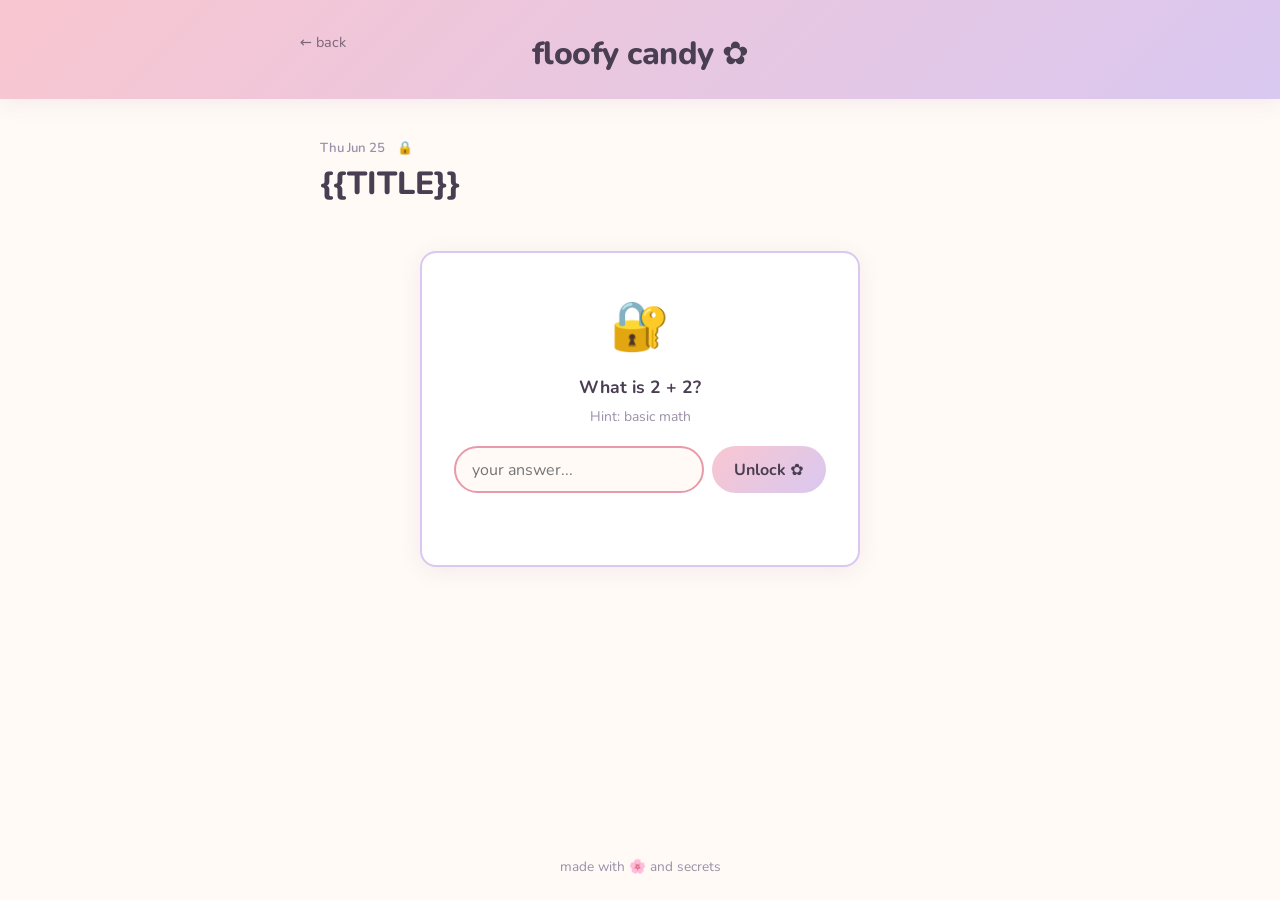
==== posts/2026-06-26-test-post/index.html @ 57a246a3 "deploy: 2026-06-26 21:49 UTC" ====
<!DOCTYPE html>
<html lang="en">
<head>
  <meta charset="UTF-8" />
  <meta name="viewport" content="width=device-width, initial-scale=1.0" />
  <title>Test Post 🧪 · floofy candy</title>
  <link rel="preconnect" href="https://fonts.googleapis.com" />
  <link rel="preconnect" href="https://fonts.gstatic.com" crossorigin />
  <link href="https://fonts.googleapis.com/css2?family=Nunito:wght@400;600;700;800&display=swap" rel="stylesheet" />
  <link rel="stylesheet" href="../../styles/main.css" />
</head>
<body>
  <header class="site-header">
    <div class="header-inner">
      <a href="../../" class="back-link">← back</a>
      <h1 class="site-title">floofy candy ✿</h1>
    </div>
  </header>

  <!-- Crypto manifest: public params only, no plaintext -->
  <script type="application/json" id="manifest">{"salt":"K3VYdQKyx+BCfOUw/oWiEg==","iterations":250000,"media":[],"hasMusic":false}</script>

  <main class="post-main">
    <article>
      <header class="post-header">
        <div class="post-meta">
          <span class="post-date">Thu Jun 25</span>
          <span class="privacy-badge privacy-1" title="Privacy level 1">🔒</span>
        </div>
        <h1 class="post-title">{{TITLE}}</h1>
      </header>

      <section id="lock-section" class="lock-section">
        <div class="lock-card">
          <div class="lock-icon">🔐</div>
          <p class="lock-question">What is 2 + 2?</p>
          <p class="hint">Hint: basic math</p>
          <form id="unlock-form" autocomplete="off">
            <input
              id="answer-input"
              type="text"
              placeholder="your answer..."
              autocomplete="off"
              autofocus
            />
            <button type="submit">Unlock ✿</button>
          </form>
          <p id="error-msg" class="error-msg" aria-live="polite"></p>
        </div>
      </section>

      <section id="content-section" class="post-content hidden"></section>
    </article>
  </main>

  <!-- Music player bar (hidden until unlocked) -->
  <div id="music-bar" class="music-bar hidden">
    <button id="play-btn" class="play-btn">▶</button>
    <span id="elapsed" class="time">0:00</span>
    <input id="seek" type="range" class="seek" min="0" max="100" value="0" />
    <span id="total" class="time">0:00</span>
    <input id="volume" type="range" class="volume" min="0" max="100" value="80" />
    <span class="vol-icon">🔊</span>
    <audio id="audio-el" preload="none"></audio>
  </div>

  <footer class="site-footer">
    <p>made with 🌸 and secrets</p>
  </footer>

  <script type="module" src="../../js/post.js"></script>
</body>
</html>
---- styles/main.css ----
/* ── Reset & base ── */
*, *::before, *::after { box-sizing: border-box; margin: 0; padding: 0; }

:root {
  --pink:      #f9c6d0;
  --pink-dark: #e89aaa;
  --lavender:  #d9c8f0;
  --mint:      #c8f0e2;
  --cream:     #fffaf6;
  --text:      #4a3f52;
  --muted:     #9a8fa8;
  --card-bg:   #ffffff;
  --radius:    16px;
  --shadow:    0 4px 20px rgba(150, 100, 150, 0.10);
  --font:      'Nunito', system-ui, sans-serif;
}

body {
  font-family: var(--font);
  background: var(--cream);
  color: var(--text);
  min-height: 100vh;
  display: flex;
  flex-direction: column;
}

a { color: var(--pink-dark); text-decoration: none; }
a:hover { text-decoration: underline; }

/* ── Header ── */
.site-header {
  background: linear-gradient(135deg, var(--pink) 0%, var(--lavender) 100%);
  padding: 2rem 1.5rem 1.5rem;
  text-align: center;
  box-shadow: var(--shadow);
}
.header-inner { max-width: 680px; margin: 0 auto; position: relative; }
.site-title { font-size: 2rem; font-weight: 800; color: var(--text); letter-spacing: -0.5px; }
.site-subtitle { font-size: 0.95rem; color: var(--muted); margin-top: 0.3rem; }
.back-link {
  position: absolute;
  left: 0; top: 0;
  font-size: 0.9rem;
  color: var(--text);
  opacity: 0.7;
}
.back-link:hover { opacity: 1; text-decoration: none; }

/* ── Home page ── */
.home-main { flex: 1; max-width: 680px; margin: 2.5rem auto; padding: 0 1.25rem; width: 100%; }

.post-list { display: flex; flex-direction: column; gap: 1.25rem; }

.post-card {
  background: var(--card-bg);
  border-radius: var(--radius);
  box-shadow: var(--shadow);
  transition: transform 0.18s ease, box-shadow 0.18s ease;
  overflow: hidden;
  border: 2px solid transparent;
}
.post-card:hover {
  transform: translateY(-3px);
  box-shadow: 0 8px 30px rgba(150, 100, 150, 0.18);
  border-color: var(--pink);
}
.post-link { display: block; padding: 1.5rem 1.75rem; color: inherit; }
.post-link:hover { text-decoration: none; }

.post-meta { display: flex; align-items: center; gap: 0.75rem; margin-bottom: 0.5rem; }
.post-date { font-size: 0.82rem; color: var(--muted); font-weight: 600; }
.privacy-badge { font-size: 0.8rem; letter-spacing: -2px; }

.post-title { font-size: 1.25rem; font-weight: 800; margin-bottom: 0.4rem; color: var(--text); }
.post-question { font-size: 0.92rem; color: var(--muted); }

.no-posts { text-align: center; color: var(--muted); padding: 3rem 0; font-size: 1.1rem; }

/* ── Post page ── */
.post-main { flex: 1; max-width: 680px; margin: 2.5rem auto; padding: 0 1.25rem 6rem; width: 100%; }

.post-header { margin-bottom: 2rem; }
.post-header .post-title { font-size: 2rem; font-weight: 800; line-height: 1.2; }

/* Lock card */
.lock-section { display: flex; justify-content: center; margin: 3rem 0; }
.lock-card {
  background: var(--card-bg);
  border-radius: var(--radius);
  box-shadow: var(--shadow);
  padding: 2.5rem 2rem;
  text-align: center;
  max-width: 440px;
  width: 100%;
  border: 2px solid var(--lavender);
}
.lock-icon { font-size: 3rem; margin-bottom: 1rem; }
.lock-question { font-size: 1.1rem; font-weight: 700; margin-bottom: 0.5rem; }
.hint { font-size: 0.87rem; color: var(--muted); margin-bottom: 1.25rem; }

#unlock-form { display: flex; gap: 0.5rem; margin-top: 1.25rem; flex-wrap: wrap; }
#answer-input {
  flex: 1 1 200px;
  padding: 0.65rem 1rem;
  border: 2px solid var(--lavender);
  border-radius: 999px;
  font-family: var(--font);
  font-size: 1rem;
  outline: none;
  color: var(--text);
  background: var(--cream);
  transition: border-color 0.15s;
}
#answer-input:focus { border-color: var(--pink-dark); }

#unlock-form button {
  padding: 0.65rem 1.4rem;
  background: linear-gradient(135deg, var(--pink), var(--lavender));
  border: none;
  border-radius: 999px;
  font-family: var(--font);
  font-size: 1rem;
  font-weight: 700;
  cursor: pointer;
  color: var(--text);
  transition: opacity 0.15s;
}
#unlock-form button:hover { opacity: 0.85; }
#unlock-form button:disabled { opacity: 0.5; cursor: default; }

.error-msg { color: #c0647a; font-size: 0.9rem; margin-top: 0.9rem; min-height: 1.2em; }

/* ── Post content ── */
.post-content { line-height: 1.75; font-size: 1.05rem; }
.post-content h1, .post-content h2, .post-content h3 {
  font-weight: 800; margin: 2rem 0 0.75rem; line-height: 1.2;
}
.post-content h1 { font-size: 1.7rem; }
.post-content h2 { font-size: 1.35rem; }
.post-content h3 { font-size: 1.1rem; }
.post-content p { margin-bottom: 1.1rem; }
.post-content ul, .post-content ol { margin: 0.75rem 0 1rem 1.5rem; }
.post-content li { margin-bottom: 0.35rem; }
.post-content strong { font-weight: 700; }
.post-content em { font-style: italic; }
.post-content blockquote {
  border-left: 4px solid var(--lavender);
  padding: 0.5rem 1rem;
  color: var(--muted);
  margin: 1.25rem 0;
  background: var(--cream);
  border-radius: 0 var(--radius) var(--radius) 0;
}

.post-content figure {
  margin: 2rem 0;
  text-align: center;
}
.post-content figure img {
  max-width: 100%;
  border-radius: var(--radius);
  box-shadow: var(--shadow);
}
.post-content figcaption {
  font-size: 0.87rem;
  color: var(--muted);
  margin-top: 0.5rem;
  font-style: italic;
}

/* ── Music bar ── */
.music-bar {
  position: fixed;
  bottom: 0; left: 0; right: 0;
  background: linear-gradient(135deg, var(--pink) 0%, var(--lavender) 100%);
  padding: 0.6rem 1.25rem;
  display: flex;
  align-items: center;
  gap: 0.75rem;
  box-shadow: 0 -4px 16px rgba(150, 100, 150, 0.15);
  z-index: 100;
}
.play-btn {
  background: white;
  border: none;
  border-radius: 50%;
  width: 36px; height: 36px;
  font-size: 1rem;
  cursor: pointer;
  display: flex; align-items: center; justify-content: center;
  flex-shrink: 0;
  box-shadow: 0 2px 8px rgba(0,0,0,0.12);
  transition: transform 0.12s;
}
.play-btn:hover { transform: scale(1.1); }
.time { font-size: 0.78rem; color: var(--text); font-weight: 600; white-space: nowrap; }
.seek {
  flex: 1;
  accent-color: var(--pink-dark);
  height: 4px;
  cursor: pointer;
}
.volume {
  width: 70px;
  accent-color: var(--pink-dark);
  height: 4px;
  cursor: pointer;
}
.vol-icon { font-size: 0.9rem; }

/* ── Utilities ── */
.hidden { display: none !important; }

/* ── Footer ── */
.site-footer { text-align: center; padding: 1.5rem; color: var(--muted); font-size: 0.85rem; }

/* ── Responsive ── */
@media (max-width: 500px) {
  .site-title { font-size: 1.5rem; }
  .post-header .post-title { font-size: 1.5rem; }
  .lock-card { padding: 2rem 1.25rem; }
  #unlock-form { flex-direction: column; }
  .music-bar { gap: 0.5rem; }
  .volume { width: 50px; }
}
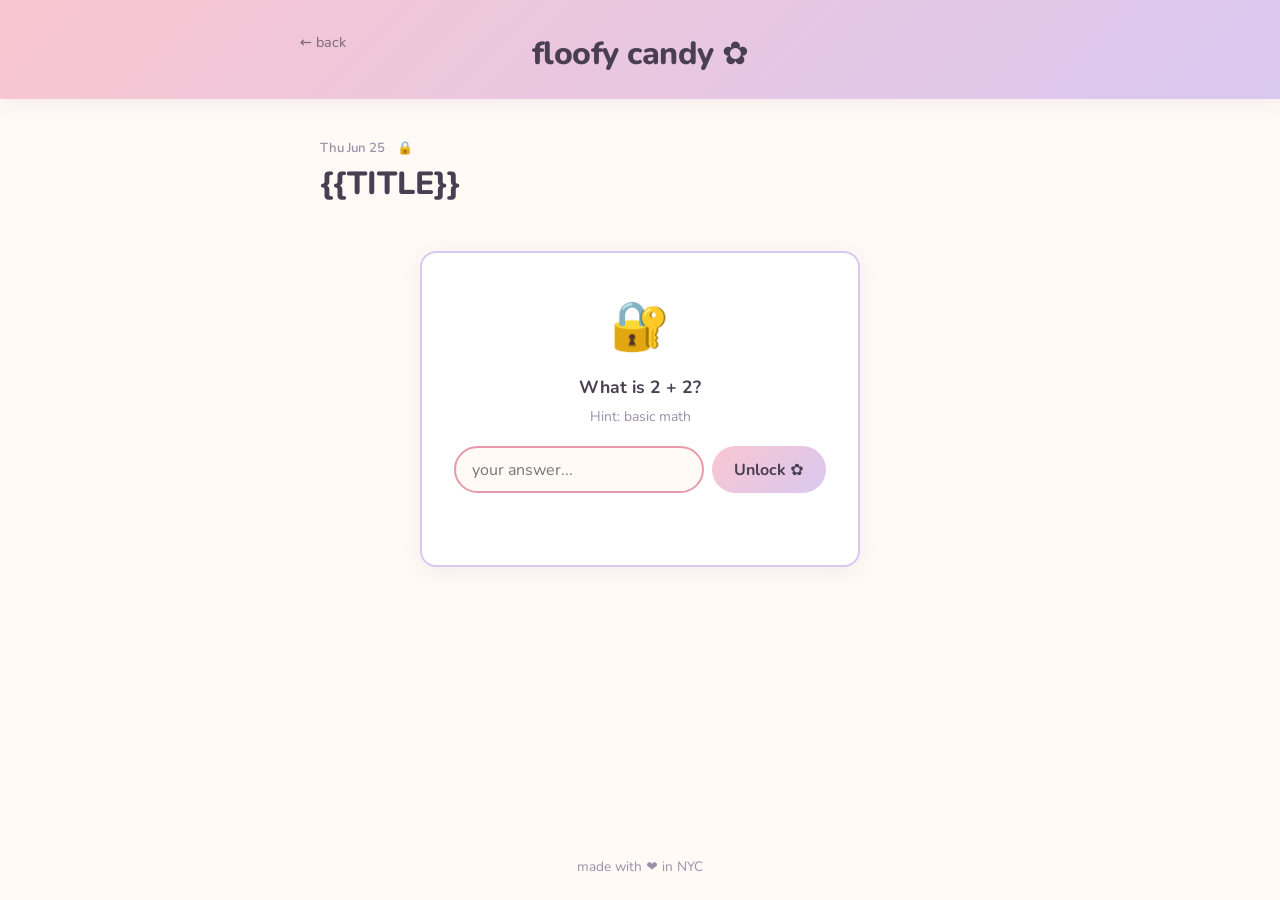
==== commit 2e33ab57: "deploy: 2026-06-26 22:19 UTC" ====
--- a/posts/2026-06-26-test-post/index.html
+++ b/posts/2026-06-26-test-post/index.html
@@ -18,7 +18,7 @@
   </header>
 
   <!-- Crypto manifest: public params only, no plaintext -->
-  <script type="application/json" id="manifest">{"salt":"K3VYdQKyx+BCfOUw/oWiEg==","iterations":250000,"media":[],"hasMusic":false}</script>
+  <script type="application/json" id="manifest">{"salt":"pGhKbSSs1mO1LGlXR0ixyg==","iterations":250000,"media":[],"hasMusic":false}</script>
 
   <main class="post-main">
     <article>
@@ -65,7 +65,7 @@
   </div>
 
   <footer class="site-footer">
-    <p>made with 🌸 and secrets</p>
+    <p>made with ❤️ in NYC</p>
   </footer>
 
   <script type="module" src="../../js/post.js"></script>
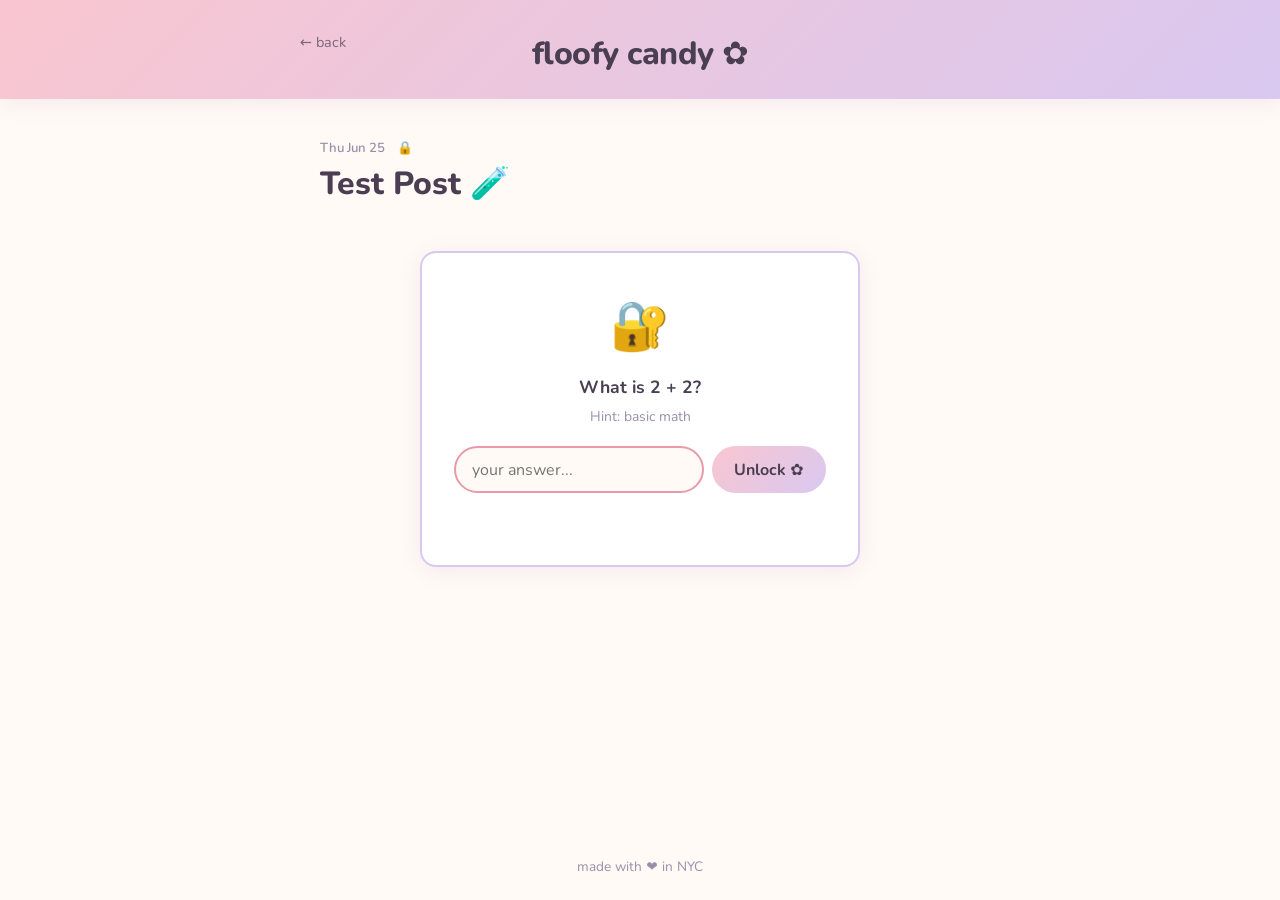
==== commit c99423fe: "deploy: 2026-06-26 22:25 UTC" ====
--- a/posts/2026-06-26-test-post/index.html
+++ b/posts/2026-06-26-test-post/index.html
@@ -18,7 +18,7 @@
   </header>
 
   <!-- Crypto manifest: public params only, no plaintext -->
-  <script type="application/json" id="manifest">{"salt":"pGhKbSSs1mO1LGlXR0ixyg==","iterations":250000,"media":[],"hasMusic":false}</script>
+  <script type="application/json" id="manifest">{"salt":"F2FjoLIJv8Dx1VquMk1I3w==","iterations":250000,"media":[],"hasMusic":false}</script>
 
   <main class="post-main">
     <article>
@@ -27,7 +27,7 @@
           <span class="post-date">Thu Jun 25</span>
           <span class="privacy-badge privacy-1" title="Privacy level 1">🔒</span>
         </div>
-        <h1 class="post-title">{{TITLE}}</h1>
+        <h1 class="post-title">Test Post 🧪</h1>
       </header>
 
       <section id="lock-section" class="lock-section">
